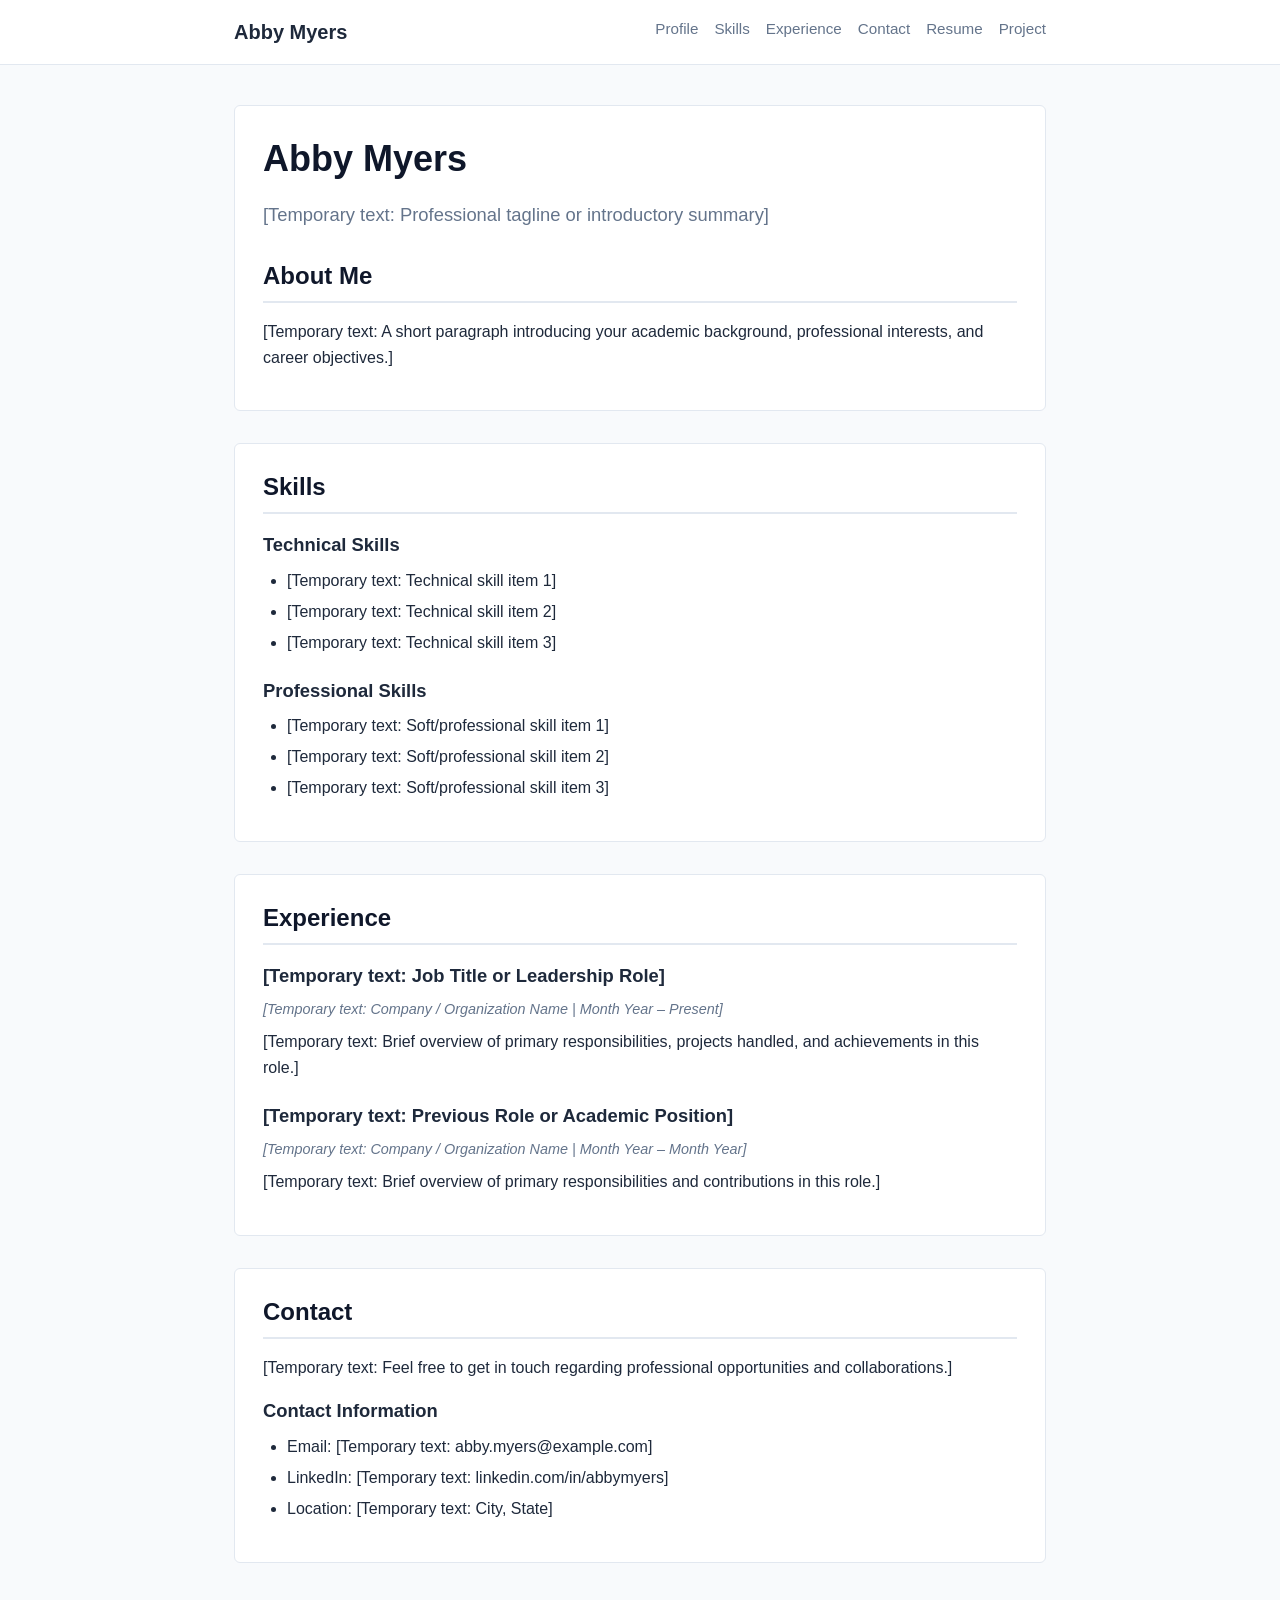
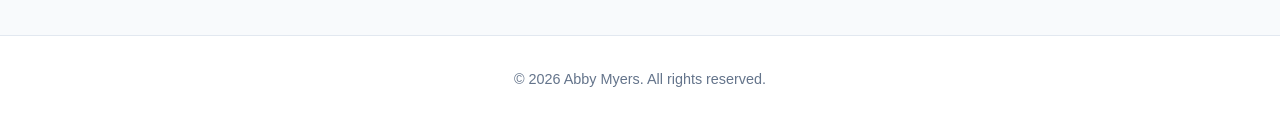
==== index.html @ 2773307f "Create initial website structure and styling" ====
<!DOCTYPE html>
<html lang="en">
<head>
  <meta charset="UTF-8">
  <meta name="viewport" content="width=device-width, initial-scale=1.0">
  <title>Abby Myers | Personal Website</title>
  <link rel="stylesheet" href="styles.css">
</head>
<body>
  <header>
    <div class="header-container">
      <div class="brand"><a href="index.html#profile">Abby Myers</a></div>
      <nav aria-label="Main Navigation">
        <ul class="nav-menu">
          <li><a href="index.html#profile">Profile</a></li>
          <li><a href="index.html#skills">Skills</a></li>
          <li><a href="index.html#experience">Experience</a></li>
          <li><a href="index.html#contact">Contact</a></li>
          <li><a href="resume.html">Resume</a></li>
          <li><a href="project.html">Project</a></li>
        </ul>
      </nav>
    </div>
  </header>

  <main>
    <!-- Profile Section -->
    <section id="profile">
      <h1>Abby Myers</h1>
      <p class="tagline">[Temporary text: Professional tagline or introductory summary]</p>
      <article>
        <h2>About Me</h2>
        <p>[Temporary text: A short paragraph introducing your academic background, professional interests, and career objectives.]</p>
      </article>
    </section>

    <!-- Skills Section -->
    <section id="skills">
      <h2>Skills</h2>
      <article>
        <h3>Technical Skills</h3>
        <ul>
          <li>[Temporary text: Technical skill item 1]</li>
          <li>[Temporary text: Technical skill item 2]</li>
          <li>[Temporary text: Technical skill item 3]</li>
        </ul>
      </article>
      <article>
        <h3>Professional Skills</h3>
        <ul>
          <li>[Temporary text: Soft/professional skill item 1]</li>
          <li>[Temporary text: Soft/professional skill item 2]</li>
          <li>[Temporary text: Soft/professional skill item 3]</li>
        </ul>
      </article>
    </section>

    <!-- Experience Section -->
    <section id="experience">
      <h2>Experience</h2>
      <article>
        <h3>[Temporary text: Job Title or Leadership Role]</h3>
        <p class="meta-info">[Temporary text: Company / Organization Name | Month Year – Present]</p>
        <p>[Temporary text: Brief overview of primary responsibilities, projects handled, and achievements in this role.]</p>
      </article>
      <article>
        <h3>[Temporary text: Previous Role or Academic Position]</h3>
        <p class="meta-info">[Temporary text: Company / Organization Name | Month Year – Month Year]</p>
        <p>[Temporary text: Brief overview of primary responsibilities and contributions in this role.]</p>
      </article>
    </section>

    <!-- Contact Section -->
    <section id="contact">
      <h2>Contact</h2>
      <p>[Temporary text: Feel free to get in touch regarding professional opportunities and collaborations.]</p>
      <article>
        <h3>Contact Information</h3>
        <ul>
          <li>Email: [Temporary text: abby.myers@example.com]</li>
          <li>LinkedIn: [Temporary text: linkedin.com/in/abbymyers]</li>
          <li>Location: [Temporary text: City, State]</li>
        </ul>
      </article>
    </section>
  </main>

  <footer>
    <p>&copy; 2026 Abby Myers. All rights reserved.</p>
  </footer>
</body>
</html>
---- styles.css ----
/* ==========================================================================
   Base Styles & Design Variables
   ========================================================================== */
:root {
  --primary-color: #2563eb;
  --primary-hover: #1d4ed8;
  --text-color: #1e293b;
  --text-muted: #64748b;
  --bg-color: #f8fafc;
  --card-bg: #ffffff;
  --border-color: #e2e8f0;
  --font-family: -apple-system, BlinkMacSystemFont, "Segoe UI", Roboto, "Helvetica Neue", Arial, sans-serif;
  --line-height: 1.6;
  --max-width: 860px;
}

*,
*::before,
*::after {
  box-sizing: border-box;
}

body {
  margin: 0;
  padding: 0;
  font-family: var(--font-family);
  font-size: 1rem;
  line-height: var(--line-height);
  color: var(--text-color);
  background-color: var(--bg-color);
}

/* ==========================================================================
   Header & Navigation
   ========================================================================== */
header {
  background-color: #ffffff;
  border-bottom: 1px solid var(--border-color);
  position: sticky;
  top: 0;
  z-index: 100;
}

.header-container {
  max-width: var(--max-width);
  margin: 0 auto;
  padding: 1rem 1.5rem;
  display: flex;
  justify-content: space-between;
  align-items: center;
  gap: 1rem;
}

.brand a {
  font-size: 1.25rem;
  font-weight: 700;
  color: var(--text-color);
  text-decoration: none;
}

.brand a:hover {
  color: var(--primary-color);
}

nav ul.nav-menu {
  list-style: none;
  margin: 0;
  padding: 0;
  display: flex;
  flex-wrap: wrap;
  gap: 1rem;
}

nav a {
  color: var(--text-muted);
  text-decoration: none;
  font-weight: 500;
  font-size: 0.95rem;
  transition: color 0.15s ease-in-out;
}

nav a:hover,
nav a:focus {
  color: var(--primary-color);
  text-decoration: underline;
}

/* ==========================================================================
   Main Content Layout
   ========================================================================== */
main {
  max-width: var(--max-width);
  margin: 0 auto;
  padding: 2.5rem 1.5rem;
}

h1 {
  font-size: 2.25rem;
  margin-top: 0;
  margin-bottom: 0.75rem;
  color: #0f172a;
}

h2 {
  font-size: 1.5rem;
  margin-top: 0;
  margin-bottom: 1rem;
  color: #0f172a;
  border-bottom: 2px solid var(--border-color);
  padding-bottom: 0.35rem;
}

h3 {
  font-size: 1.15rem;
  margin-top: 0;
  margin-bottom: 0.5rem;
  color: #1e293b;
}

p {
  margin-top: 0;
  margin-bottom: 1rem;
}

.tagline {
  font-size: 1.15rem;
  color: var(--text-muted);
  margin-bottom: 1.75rem;
}

.meta-info {
  font-size: 0.9rem;
  color: var(--text-muted);
  font-style: italic;
  margin-bottom: 0.5rem;
}

/* ==========================================================================
   Sections & Articles
   ========================================================================== */
section {
  background-color: var(--card-bg);
  border: 1px solid var(--border-color);
  border-radius: 6px;
  padding: 1.5rem 1.75rem;
  margin-bottom: 2rem;
}

article {
  margin-bottom: 1.25rem;
}

article:last-child {
  margin-bottom: 0;
}

ul {
  margin-top: 0;
  margin-bottom: 1rem;
  padding-left: 1.5rem;
}

li {
  margin-bottom: 0.35rem;
}

/* ==========================================================================
   Footer
   ========================================================================== */
footer {
  text-align: center;
  padding: 2rem 1.5rem;
  color: var(--text-muted);
  font-size: 0.9rem;
  border-top: 1px solid var(--border-color);
  background-color: #ffffff;
}

footer p {
  margin: 0;
}

/* ==========================================================================
   Responsive Media Query (Narrow Screens / Mobile)
   ========================================================================== */
@media (max-width: 768px) {
  .header-container {
    flex-direction: column;
    align-items: flex-start;
    padding: 1rem;
  }

  nav ul.nav-menu {
    gap: 0.75rem 1rem;
  }

  main {
    padding: 1.5rem 1rem;
  }

  h1 {
    font-size: 1.85rem;
  }

  h2 {
    font-size: 1.3rem;
  }

  section {
    padding: 1.25rem 1rem;
  }
}
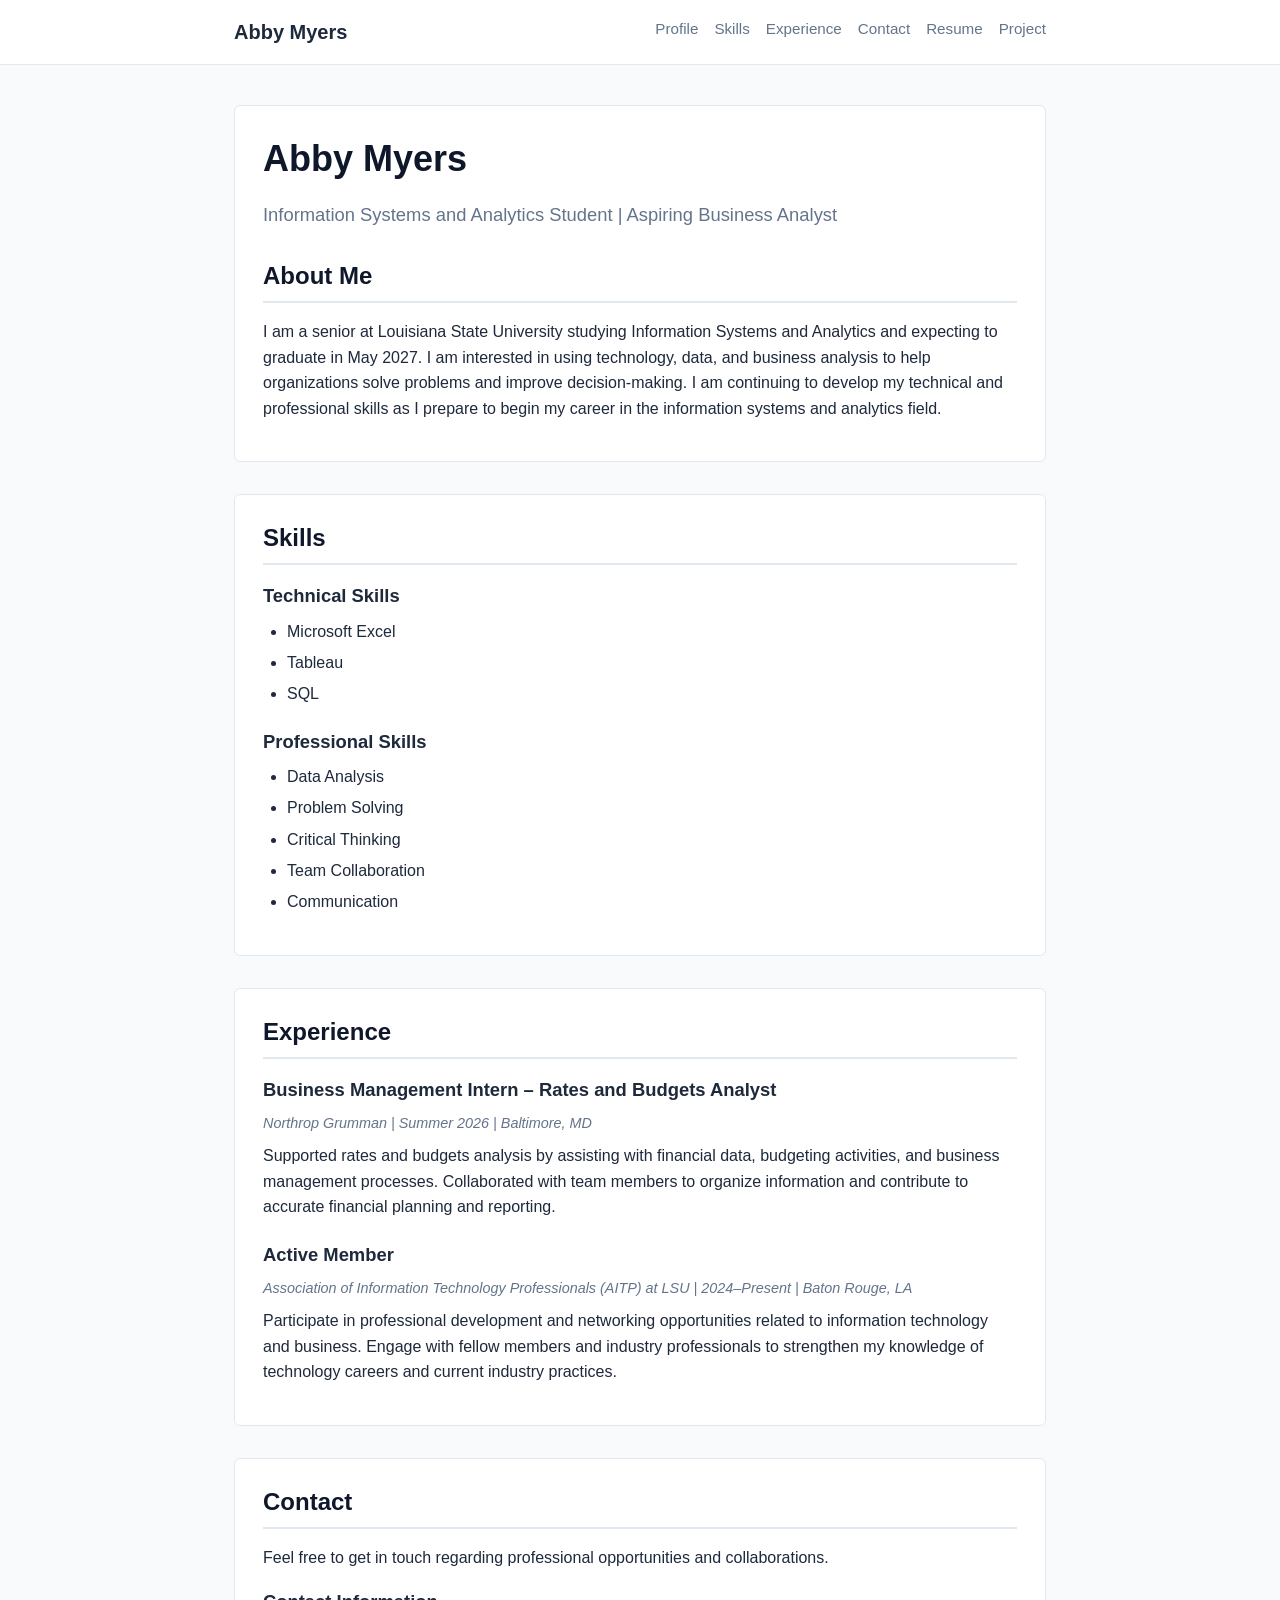
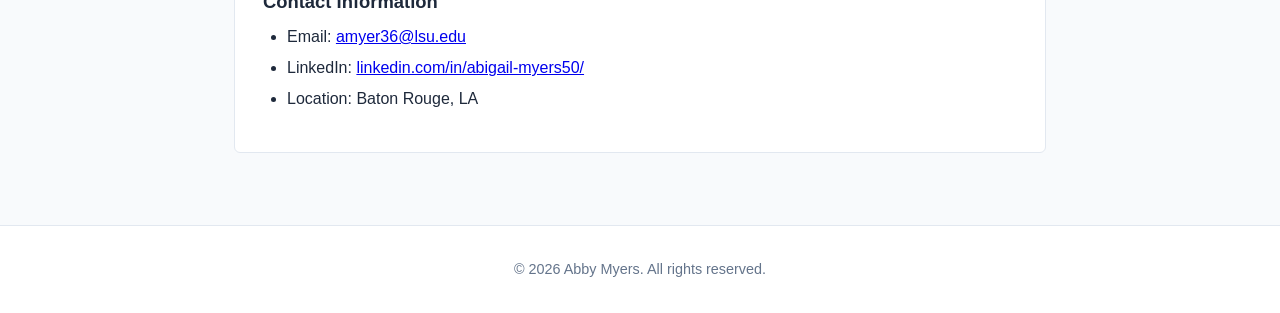
==== commit 766518d9: "Replace placeholders with portfolio content" ====
--- a/index.html
+++ b/index.html
@@ -27,10 +27,10 @@
     <!-- Profile Section -->
     <section id="profile">
       <h1>Abby Myers</h1>
-      <p class="tagline">[Temporary text: Professional tagline or introductory summary]</p>
+      <p class="tagline">Information Systems and Analytics Student | Aspiring Business Analyst</p>
       <article>
         <h2>About Me</h2>
-        <p>[Temporary text: A short paragraph introducing your academic background, professional interests, and career objectives.]</p>
+        <p>I am a senior at Louisiana State University studying Information Systems and Analytics and expecting to graduate in May 2027. I am interested in using technology, data, and business analysis to help organizations solve problems and improve decision-making. I am continuing to develop my technical and professional skills as I prepare to begin my career in the information systems and analytics field.</p>
       </article>
     </section>
 
@@ -40,17 +40,19 @@
       <article>
         <h3>Technical Skills</h3>
         <ul>
-          <li>[Temporary text: Technical skill item 1]</li>
-          <li>[Temporary text: Technical skill item 2]</li>
-          <li>[Temporary text: Technical skill item 3]</li>
+          <li>Microsoft Excel</li>
+          <li>Tableau</li>
+          <li>SQL</li>
         </ul>
       </article>
       <article>
         <h3>Professional Skills</h3>
         <ul>
-          <li>[Temporary text: Soft/professional skill item 1]</li>
-          <li>[Temporary text: Soft/professional skill item 2]</li>
-          <li>[Temporary text: Soft/professional skill item 3]</li>
+          <li>Data Analysis</li>
+          <li>Problem Solving</li>
+          <li>Critical Thinking</li>
+          <li>Team Collaboration</li>
+          <li>Communication</li>
         </ul>
       </article>
     </section>
@@ -59,27 +61,27 @@
     <section id="experience">
       <h2>Experience</h2>
       <article>
-        <h3>[Temporary text: Job Title or Leadership Role]</h3>
-        <p class="meta-info">[Temporary text: Company / Organization Name | Month Year – Present]</p>
-        <p>[Temporary text: Brief overview of primary responsibilities, projects handled, and achievements in this role.]</p>
+        <h3>Business Management Intern – Rates and Budgets Analyst</h3>
+        <p class="meta-info">Northrop Grumman | Summer 2026 | Baltimore, MD</p>
+        <p>Supported rates and budgets analysis by assisting with financial data, budgeting activities, and business management processes. Collaborated with team members to organize information and contribute to accurate financial planning and reporting.</p>
       </article>
       <article>
-        <h3>[Temporary text: Previous Role or Academic Position]</h3>
-        <p class="meta-info">[Temporary text: Company / Organization Name | Month Year – Month Year]</p>
-        <p>[Temporary text: Brief overview of primary responsibilities and contributions in this role.]</p>
+        <h3>Active Member</h3>
+        <p class="meta-info">Association of Information Technology Professionals (AITP) at LSU | 2024–Present | Baton Rouge, LA</p>
+        <p>Participate in professional development and networking opportunities related to information technology and business. Engage with fellow members and industry professionals to strengthen my knowledge of technology careers and current industry practices.</p>
       </article>
     </section>
 
     <!-- Contact Section -->
     <section id="contact">
       <h2>Contact</h2>
-      <p>[Temporary text: Feel free to get in touch regarding professional opportunities and collaborations.]</p>
+      <p>Feel free to get in touch regarding professional opportunities and collaborations.</p>
       <article>
         <h3>Contact Information</h3>
         <ul>
-          <li>Email: [Temporary text: abby.myers@example.com]</li>
-          <li>LinkedIn: [Temporary text: linkedin.com/in/abbymyers]</li>
-          <li>Location: [Temporary text: City, State]</li>
+          <li>Email: <a href="mailto:amyer36@lsu.edu">amyer36@lsu.edu</a></li>
+          <li>LinkedIn: <a href="https://www.linkedin.com/in/abigail-myers50/" target="_blank" rel="noopener noreferrer">linkedin.com/in/abigail-myers50/</a></li>
+          <li>Location: Baton Rouge, LA</li>
         </ul>
       </article>
     </section>
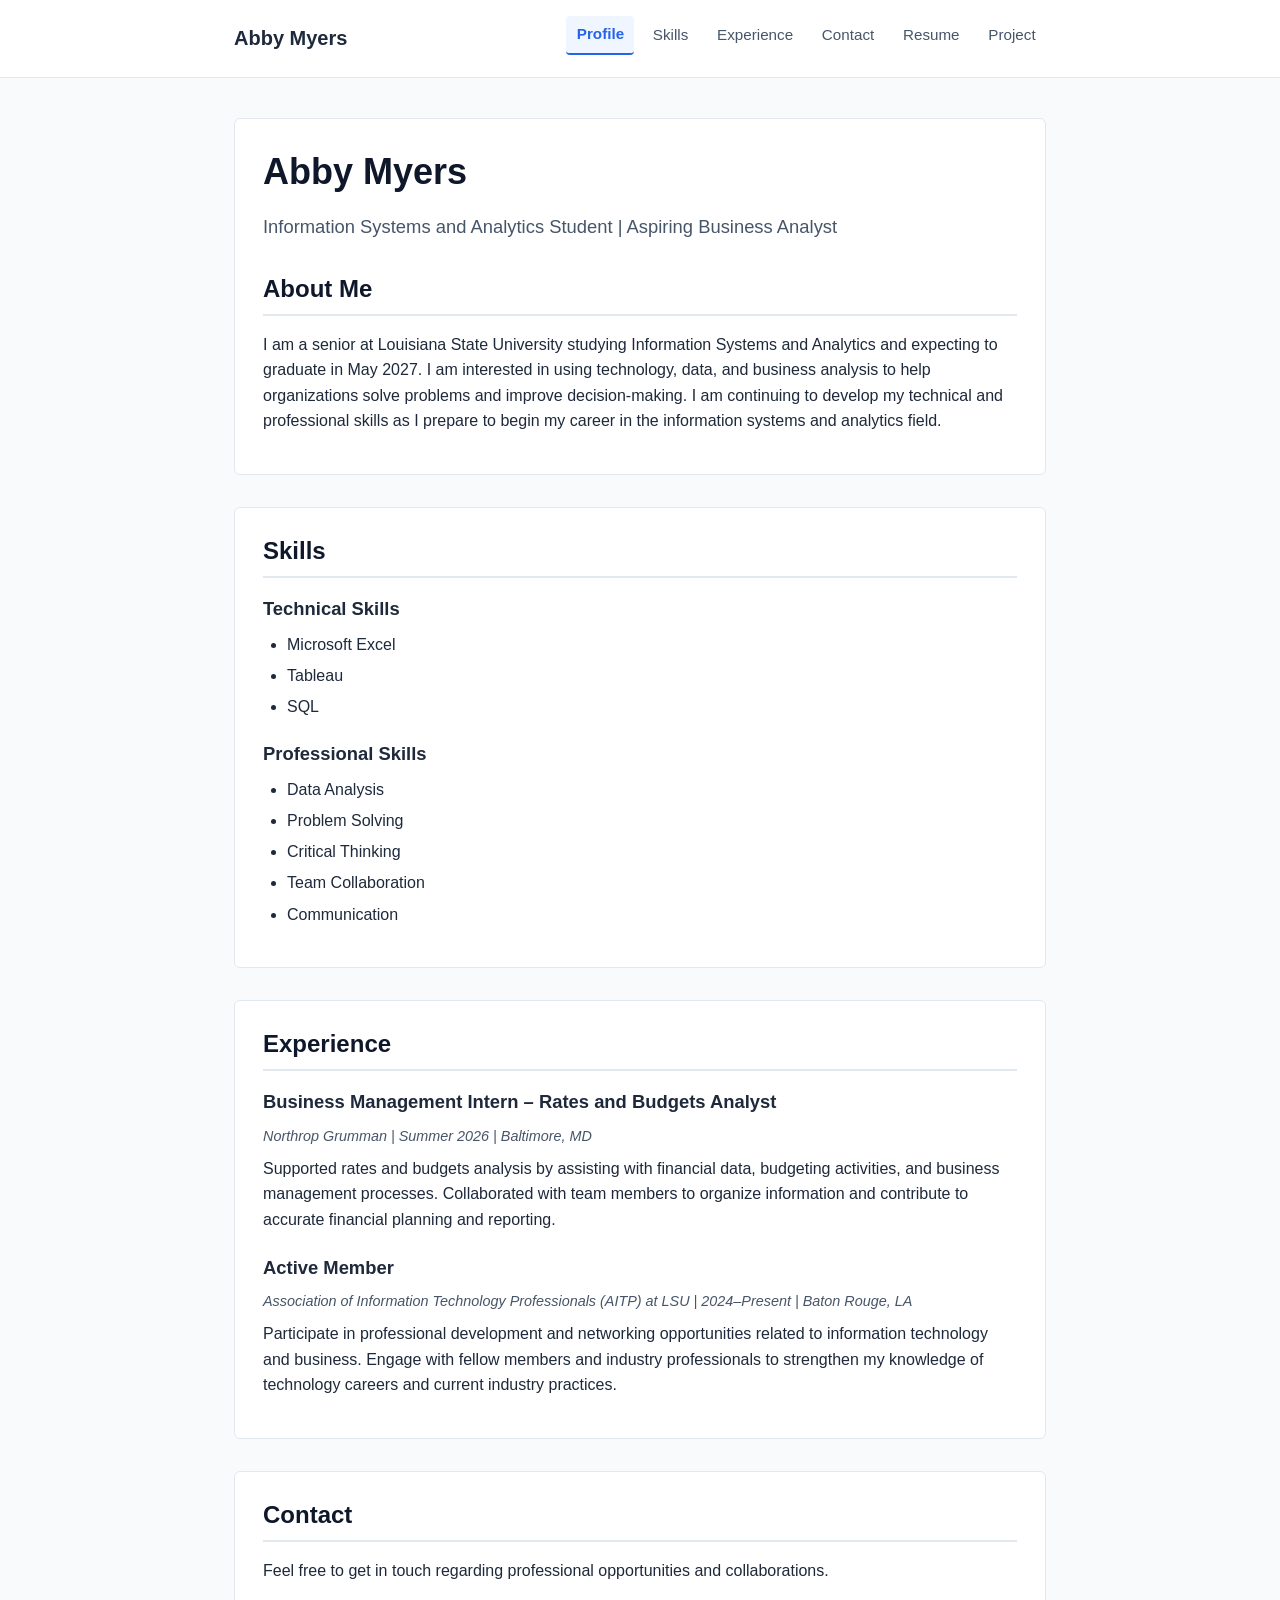
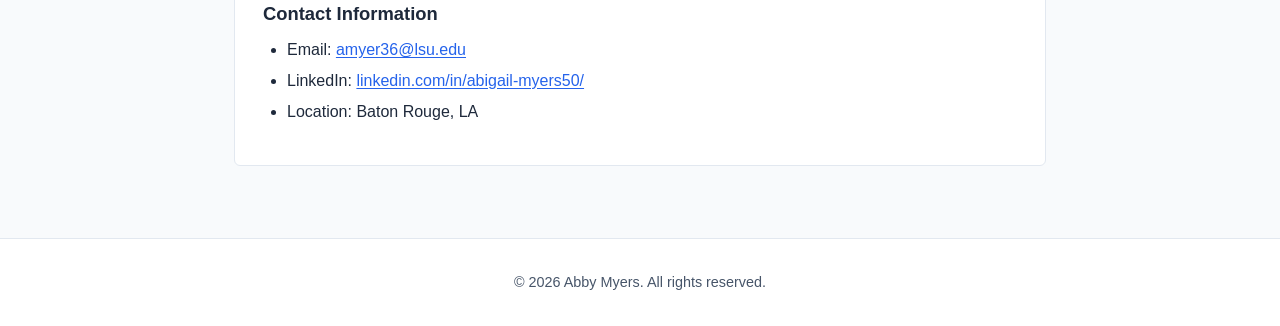
==== commit 36018e5b: "Improve mobile responsiveness and accessibility" ====
--- a/index.html
+++ b/index.html
@@ -7,12 +7,13 @@
   <link rel="stylesheet" href="styles.css">
 </head>
 <body>
+  <a href="#main-content" class="skip-link">Skip to main content</a>
   <header>
     <div class="header-container">
       <div class="brand"><a href="index.html#profile">Abby Myers</a></div>
       <nav aria-label="Main Navigation">
         <ul class="nav-menu">
-          <li><a href="index.html#profile">Profile</a></li>
+          <li><a href="index.html#profile" aria-current="page">Profile</a></li>
           <li><a href="index.html#skills">Skills</a></li>
           <li><a href="index.html#experience">Experience</a></li>
           <li><a href="index.html#contact">Contact</a></li>
@@ -23,7 +24,7 @@
     </div>
   </header>
 
-  <main>
+  <main id="main-content">
     <!-- Profile Section -->
     <section id="profile">
       <h1>Abby Myers</h1>
@@ -79,8 +80,8 @@
       <article>
         <h3>Contact Information</h3>
         <ul>
-          <li>Email: <a href="mailto:amyer36@lsu.edu">amyer36@lsu.edu</a></li>
-          <li>LinkedIn: <a href="https://www.linkedin.com/in/abigail-myers50/" target="_blank" rel="noopener noreferrer">linkedin.com/in/abigail-myers50/</a></li>
+          <li>Email: <a href="mailto:amyer36@lsu.edu" aria-label="Email Abby Myers at amyer36@lsu.edu">amyer36@lsu.edu</a></li>
+          <li>LinkedIn: <a href="https://www.linkedin.com/in/abigail-myers50/" target="_blank" rel="noopener noreferrer" class="break-anywhere" aria-label="Abby Myers on LinkedIn (opens in a new tab)">linkedin.com/in/abigail-myers50/</a></li>
           <li>Location: Baton Rouge, LA</li>
         </ul>
       </article>
--- a/styles.css
+++ b/styles.css
@@ -5,7 +5,7 @@
   --primary-color: #2563eb;
   --primary-hover: #1d4ed8;
   --text-color: #1e293b;
-  --text-muted: #64748b;
+  --text-muted: #475569;
   --bg-color: #f8fafc;
   --card-bg: #ffffff;
   --border-color: #e2e8f0;
@@ -18,6 +18,25 @@
 *::before,
 *::after {
   box-sizing: border-box;
+}
+
+html {
+  scroll-behavior: smooth;
+}
+
+@media (prefers-reduced-motion: reduce) {
+  html {
+    scroll-behavior: auto;
+  }
+
+  *,
+  *::before,
+  *::after {
+    animation-duration: 0.01ms !important;
+    animation-iteration-count: 1 !important;
+    transition-duration: 0.01ms !important;
+    scroll-behavior: auto !important;
+  }
 }
 
 body {
@@ -30,6 +49,45 @@
   background-color: var(--bg-color);
 }
 
+img {
+  max-width: 100%;
+  height: auto;
+}
+
+/* ==========================================================================
+   Accessibility Utilities & Focus Styles
+   ========================================================================== */
+.skip-link {
+  position: absolute;
+  top: -100px;
+  left: 1rem;
+  background-color: var(--primary-color);
+  color: #ffffff;
+  padding: 0.5rem 1rem;
+  font-weight: 600;
+  text-decoration: none;
+  border-radius: 0 0 4px 4px;
+  z-index: 1000;
+  transition: top 0.15s ease-in-out;
+}
+
+.skip-link:focus-visible {
+  top: 0;
+  outline: 3px solid #0f172a;
+  outline-offset: 2px;
+}
+
+:focus-visible {
+  outline: 2px solid var(--primary-color);
+  outline-offset: 3px;
+}
+
+/* Scoped word-wrapping for long URLs and unbroken content */
+.break-anywhere,
+#contact a {
+  overflow-wrap: anywhere;
+}
+
 /* ==========================================================================
    Header & Navigation
    ========================================================================== */
@@ -56,6 +114,7 @@
   font-weight: 700;
   color: var(--text-color);
   text-decoration: none;
+  border-radius: 4px;
 }
 
 .brand a:hover {
@@ -68,21 +127,33 @@
   padding: 0;
   display: flex;
   flex-wrap: wrap;
-  gap: 1rem;
+  align-items: center;
+  gap: 0.5rem;
 }
 
 nav a {
+  display: inline-block;
   color: var(--text-muted);
   text-decoration: none;
   font-weight: 500;
   font-size: 0.95rem;
-  transition: color 0.15s ease-in-out;
-}
-
-nav a:hover,
-nav a:focus {
-  color: var(--primary-color);
+  padding: 0.4rem 0.65rem;
+  border-radius: 4px;
+  transition: color 0.15s ease-in-out, background-color 0.15s ease-in-out;
+}
+
+nav a:hover {
+  color: var(--primary-color);
+  background-color: #f1f5f9;
   text-decoration: underline;
+}
+
+nav a[aria-current="page"] {
+  color: var(--primary-color);
+  font-weight: 700;
+  background-color: #eff6ff;
+  border-bottom: 2px solid var(--primary-color);
+  text-decoration: none;
 }
 
 /* ==========================================================================
@@ -94,6 +165,18 @@
   padding: 2.5rem 1.5rem;
 }
 
+main a {
+  color: var(--primary-color);
+  text-decoration: underline;
+  text-underline-offset: 2px;
+  border-radius: 2px;
+  transition: color 0.15s ease-in-out;
+}
+
+main a:hover {
+  color: var(--primary-hover);
+}
+
 h1 {
   font-size: 2.25rem;
   margin-top: 0;
@@ -139,6 +222,7 @@
    Sections & Articles
    ========================================================================== */
 section {
+  scroll-margin-top: 5.5rem;
   background-color: var(--card-bg);
   border: 1px solid var(--border-color);
   border-radius: 6px;
@@ -188,10 +272,11 @@
     flex-direction: column;
     align-items: flex-start;
     padding: 1rem;
+    gap: 0.75rem;
   }
 
   nav ul.nav-menu {
-    gap: 0.75rem 1rem;
+    gap: 0.4rem 0.5rem;
   }
 
   main {
@@ -207,6 +292,7 @@
   }
 
   section {
+    scroll-margin-top: 7.5rem;
     padding: 1.25rem 1rem;
   }
 }
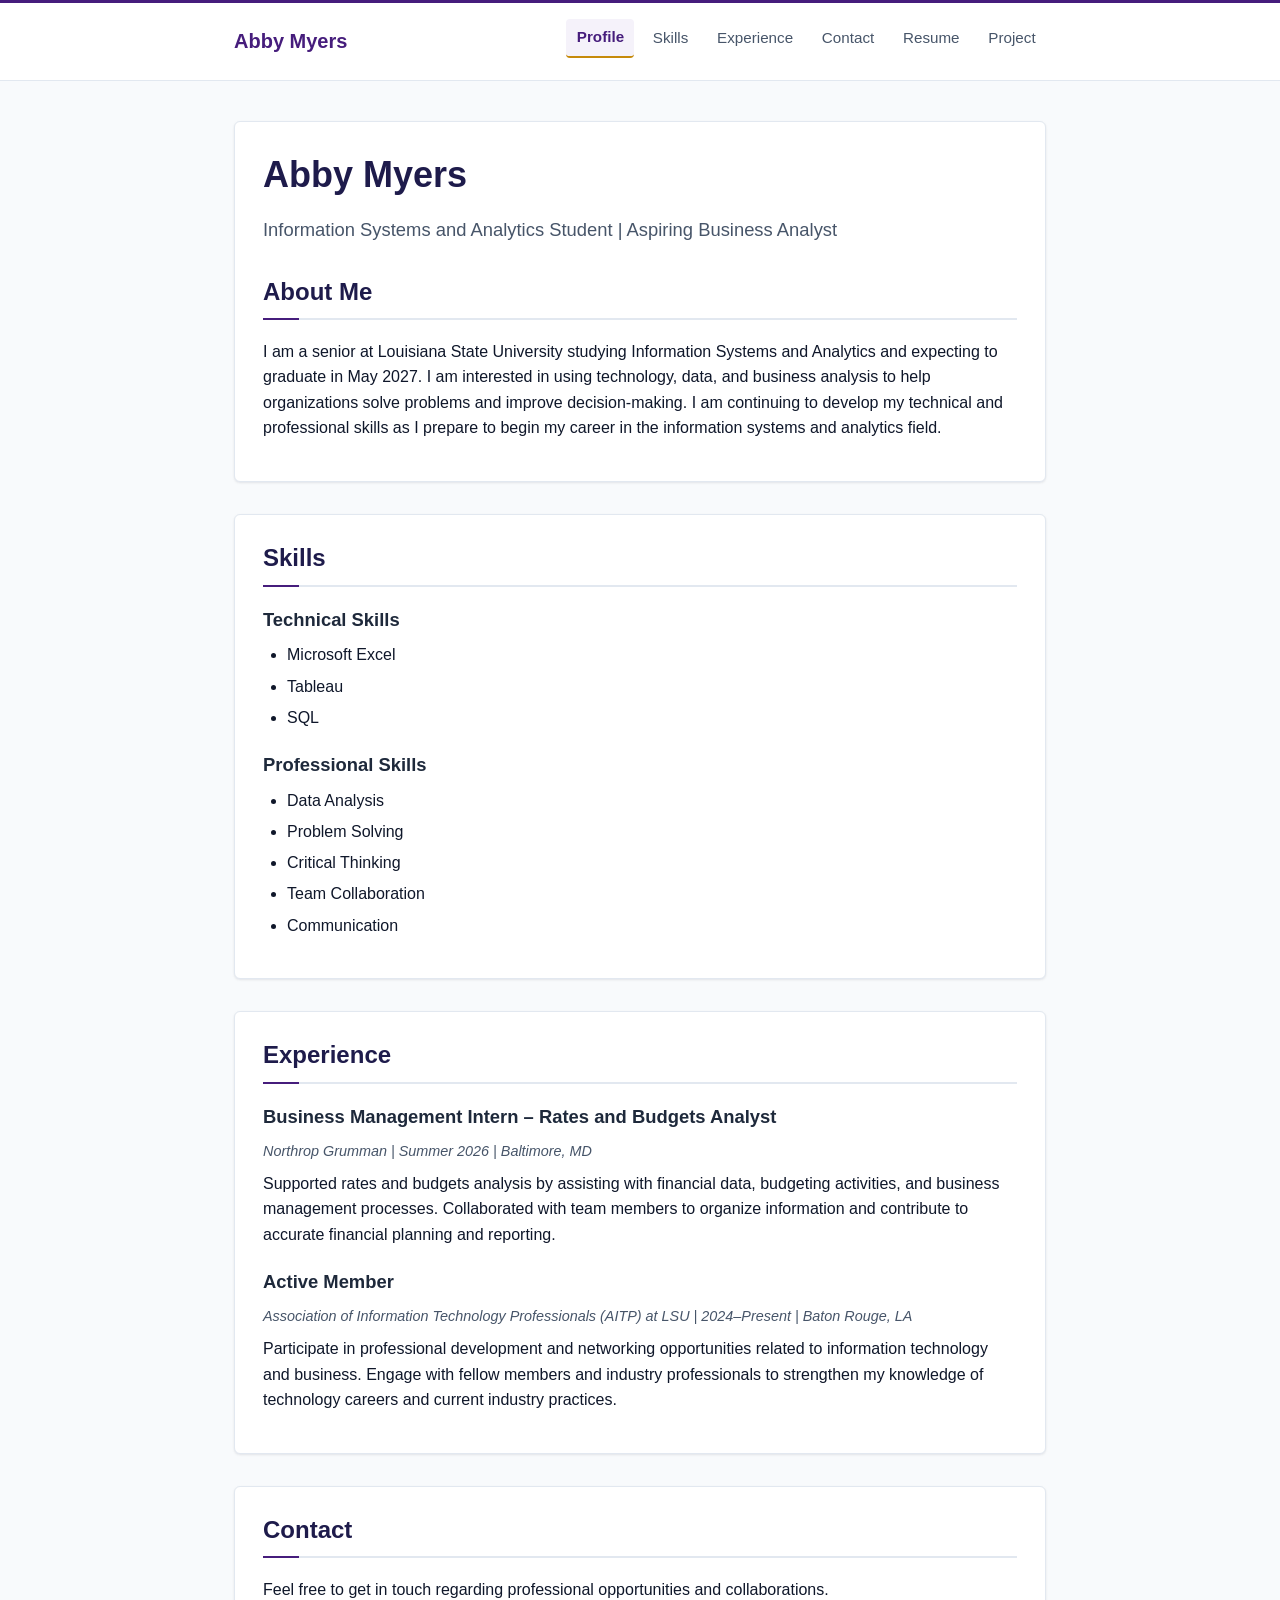
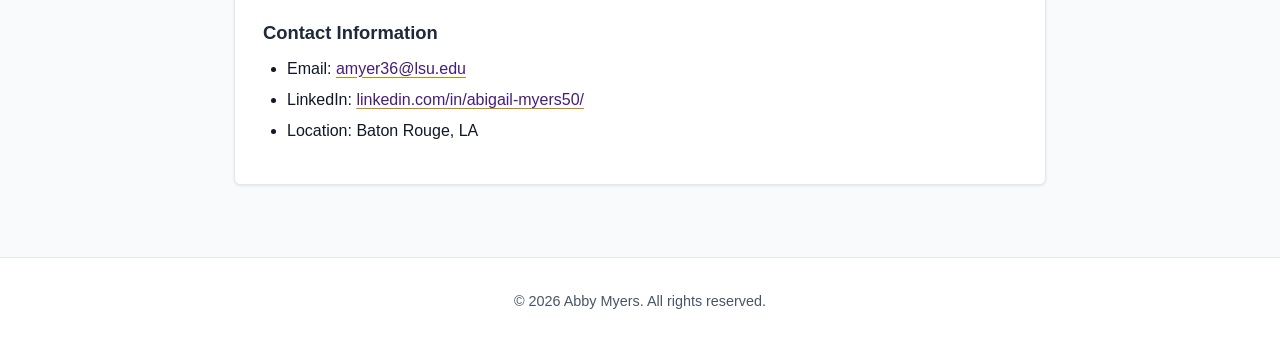
==== commit 4b6f666a: "Refine portfolio visual design" ====
--- a/index.html
+++ b/index.html
@@ -1,11 +1,13 @@
 <!DOCTYPE html>
 <html lang="en">
+
 <head>
   <meta charset="UTF-8">
   <meta name="viewport" content="width=device-width, initial-scale=1.0">
   <title>Abby Myers | Personal Website</title>
   <link rel="stylesheet" href="styles.css">
 </head>
+
 <body>
   <a href="#main-content" class="skip-link">Skip to main content</a>
   <header>
@@ -31,7 +33,10 @@
       <p class="tagline">Information Systems and Analytics Student | Aspiring Business Analyst</p>
       <article>
         <h2>About Me</h2>
-        <p>I am a senior at Louisiana State University studying Information Systems and Analytics and expecting to graduate in May 2027. I am interested in using technology, data, and business analysis to help organizations solve problems and improve decision-making. I am continuing to develop my technical and professional skills as I prepare to begin my career in the information systems and analytics field.</p>
+        <p>I am a senior at Louisiana State University studying Information Systems and Analytics and expecting to
+          graduate in May 2027. I am interested in using technology, data, and business analysis to help organizations
+          solve problems and improve decision-making. I am continuing to develop my technical and professional skills as
+          I prepare to begin my career in the information systems and analytics field.</p>
       </article>
     </section>
 
@@ -64,12 +69,17 @@
       <article>
         <h3>Business Management Intern – Rates and Budgets Analyst</h3>
         <p class="meta-info">Northrop Grumman | Summer 2026 | Baltimore, MD</p>
-        <p>Supported rates and budgets analysis by assisting with financial data, budgeting activities, and business management processes. Collaborated with team members to organize information and contribute to accurate financial planning and reporting.</p>
+        <p>Supported rates and budgets analysis by assisting with financial data, budgeting activities, and business
+          management processes. Collaborated with team members to organize information and contribute to accurate
+          financial planning and reporting.</p>
       </article>
       <article>
         <h3>Active Member</h3>
-        <p class="meta-info">Association of Information Technology Professionals (AITP) at LSU | 2024–Present | Baton Rouge, LA</p>
-        <p>Participate in professional development and networking opportunities related to information technology and business. Engage with fellow members and industry professionals to strengthen my knowledge of technology careers and current industry practices.</p>
+        <p class="meta-info">Association of Information Technology Professionals (AITP) at LSU | 2024–Present | Baton
+          Rouge, LA</p>
+        <p>Participate in professional development and networking opportunities related to information technology and
+          business. Engage with fellow members and industry professionals to strengthen my knowledge of technology
+          careers and current industry practices.</p>
       </article>
     </section>
 
@@ -80,8 +90,11 @@
       <article>
         <h3>Contact Information</h3>
         <ul>
-          <li>Email: <a href="mailto:amyer36@lsu.edu" aria-label="Email Abby Myers at amyer36@lsu.edu">amyer36@lsu.edu</a></li>
-          <li>LinkedIn: <a href="https://www.linkedin.com/in/abigail-myers50/" target="_blank" rel="noopener noreferrer" class="break-anywhere" aria-label="Abby Myers on LinkedIn (opens in a new tab)">linkedin.com/in/abigail-myers50/</a></li>
+          <li>Email: <a href="mailto:amyer36@lsu.edu"
+              aria-label="Email Abby Myers at amyer36@lsu.edu">amyer36@lsu.edu</a></li>
+          <li>LinkedIn: <a href="https://www.linkedin.com/in/abigail-myers50/" target="_blank" rel="noopener noreferrer"
+              class="break-anywhere"
+              aria-label="Abby Myers on LinkedIn (opens in a new tab)">linkedin.com/in/abigail-myers50/</a></li>
           <li>Location: Baton Rouge, LA</li>
         </ul>
       </article>
@@ -92,4 +105,5 @@
     <p>&copy; 2026 Abby Myers. All rights reserved.</p>
   </footer>
 </body>
-</html>
+
+</html>
--- a/styles.css
+++ b/styles.css
@@ -2,13 +2,26 @@
    Base Styles & Design Variables
    ========================================================================== */
 :root {
-  --primary-color: #2563eb;
-  --primary-hover: #1d4ed8;
-  --text-color: #1e293b;
+  /* LSU-Inspired Professional Identity Palette */
+  --primary-color: #461d7c;
+  /* LSU Deep Purple - 12.2:1 contrast against white */
+  --primary-hover: #32145a;
+  /* Darker plum-purple for interactive hover states (14.5:1 contrast) */
+  --primary-subtle: #f5f2fa;
+  /* Very soft lavender tint for active/hover backgrounds */
+  --accent-gold: #c68a0a;
+  /* Deep academic gold for decorative accents (not text) */
+  --text-color: #0f172a;
+  /* Deep slate for high-readability body text (15.5:1 contrast) */
   --text-muted: #475569;
+  /* Slate-600 with 7.0:1 contrast for secondary text */
   --bg-color: #f8fafc;
+  /* Clean, light neutral canvas */
   --card-bg: #ffffff;
+  /* Crisp white card background */
   --border-color: #e2e8f0;
+  /* Soft neutral border for cards and dividers */
+  --card-shadow: 0 1px 3px rgba(15, 23, 42, 0.06), 0 1px 2px rgba(15, 23, 42, 0.04);
   --font-family: -apple-system, BlinkMacSystemFont, "Segoe UI", Roboto, "Helvetica Neue", Arial, sans-serif;
   --line-height: 1.6;
   --max-width: 860px;
@@ -67,6 +80,7 @@
   font-weight: 600;
   text-decoration: none;
   border-radius: 0 0 4px 4px;
+  border-bottom: 2px solid var(--accent-gold);
   z-index: 1000;
   transition: top 0.15s ease-in-out;
 }
@@ -82,6 +96,14 @@
   outline-offset: 3px;
 }
 
+.brand a:focus-visible,
+nav a:focus-visible,
+main a:focus-visible {
+  outline: 2px solid var(--primary-color);
+  outline-offset: 3px;
+  border-radius: 4px;
+}
+
 /* Scoped word-wrapping for long URLs and unbroken content */
 .break-anywhere,
 #contact a {
@@ -93,6 +115,7 @@
    ========================================================================== */
 header {
   background-color: #ffffff;
+  border-top: 3px solid var(--primary-color);
   border-bottom: 1px solid var(--border-color);
   position: sticky;
   top: 0;
@@ -112,13 +135,14 @@
 .brand a {
   font-size: 1.25rem;
   font-weight: 700;
-  color: var(--text-color);
+  color: var(--primary-color);
   text-decoration: none;
   border-radius: 4px;
+  transition: color 0.15s ease-in-out;
 }
 
 .brand a:hover {
-  color: var(--primary-color);
+  color: var(--primary-hover);
 }
 
 nav ul.nav-menu {
@@ -144,15 +168,15 @@
 
 nav a:hover {
   color: var(--primary-color);
-  background-color: #f1f5f9;
-  text-decoration: underline;
+  background-color: var(--primary-subtle);
+  text-decoration: none;
 }
 
 nav a[aria-current="page"] {
   color: var(--primary-color);
   font-weight: 700;
-  background-color: #eff6ff;
-  border-bottom: 2px solid var(--primary-color);
+  background-color: var(--primary-subtle);
+  border-bottom: 2px solid var(--accent-gold);
   text-decoration: none;
 }
 
@@ -168,29 +192,42 @@
 main a {
   color: var(--primary-color);
   text-decoration: underline;
-  text-underline-offset: 2px;
+  text-underline-offset: 3px;
+  text-decoration-color: var(--accent-gold);
   border-radius: 2px;
-  transition: color 0.15s ease-in-out;
+  transition: color 0.15s ease-in-out, text-decoration-color 0.15s ease-in-out;
 }
 
 main a:hover {
   color: var(--primary-hover);
+  text-decoration-color: var(--primary-hover);
 }
 
 h1 {
   font-size: 2.25rem;
   margin-top: 0;
   margin-bottom: 0.75rem;
-  color: #0f172a;
+  color: #1e1b4b;
 }
 
 h2 {
   font-size: 1.5rem;
   margin-top: 0;
-  margin-bottom: 1rem;
-  color: #0f172a;
+  margin-bottom: 1.15rem;
+  color: #1e1b4b;
   border-bottom: 2px solid var(--border-color);
-  padding-bottom: 0.35rem;
+  padding-bottom: 0.45rem;
+  position: relative;
+}
+
+h2::after {
+  content: "";
+  position: absolute;
+  bottom: -2px;
+  left: 0;
+  width: 36px;
+  height: 2px;
+  background-color: var(--primary-color);
 }
 
 h3 {
@@ -225,6 +262,7 @@
   scroll-margin-top: 5.5rem;
   background-color: var(--card-bg);
   border: 1px solid var(--border-color);
+  box-shadow: var(--card-shadow);
   border-radius: 6px;
   padding: 1.5rem 1.75rem;
   margin-bottom: 2rem;
@@ -295,4 +333,4 @@
     scroll-margin-top: 7.5rem;
     padding: 1.25rem 1rem;
   }
-}
+}
